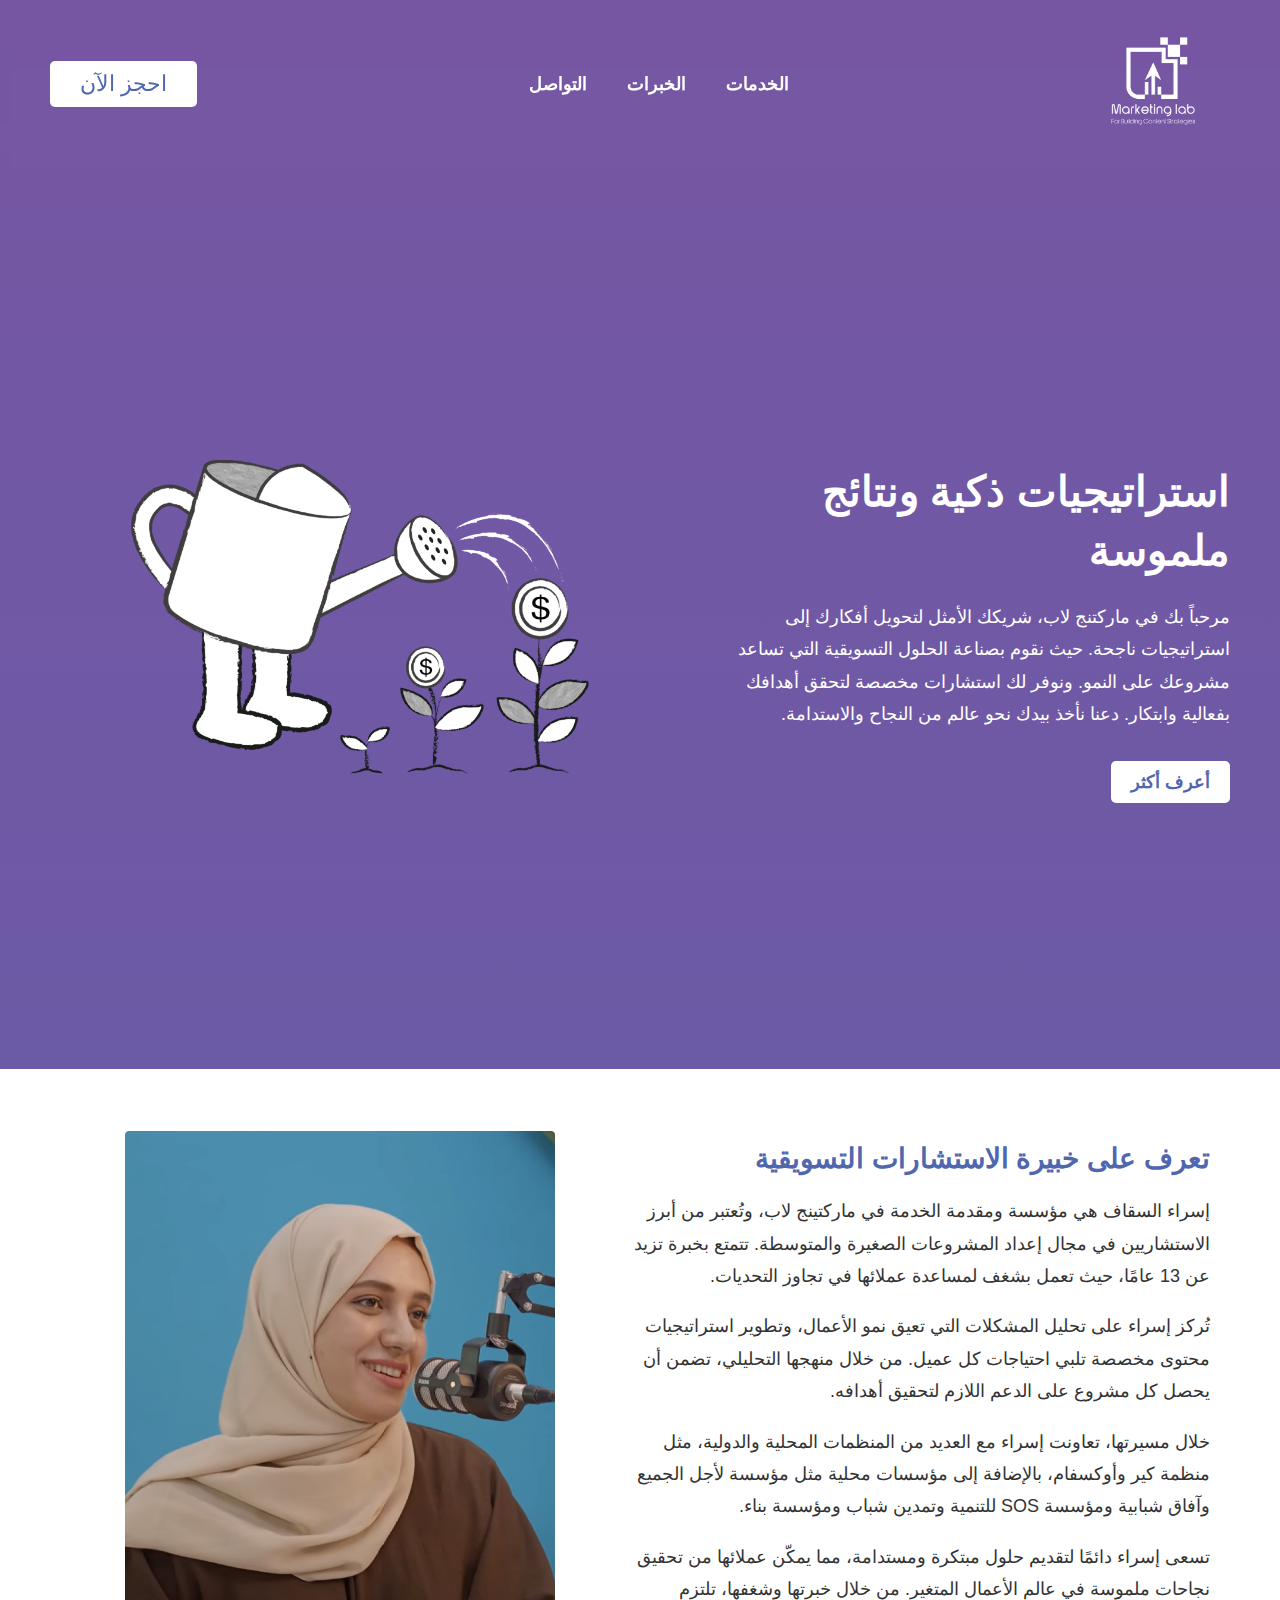
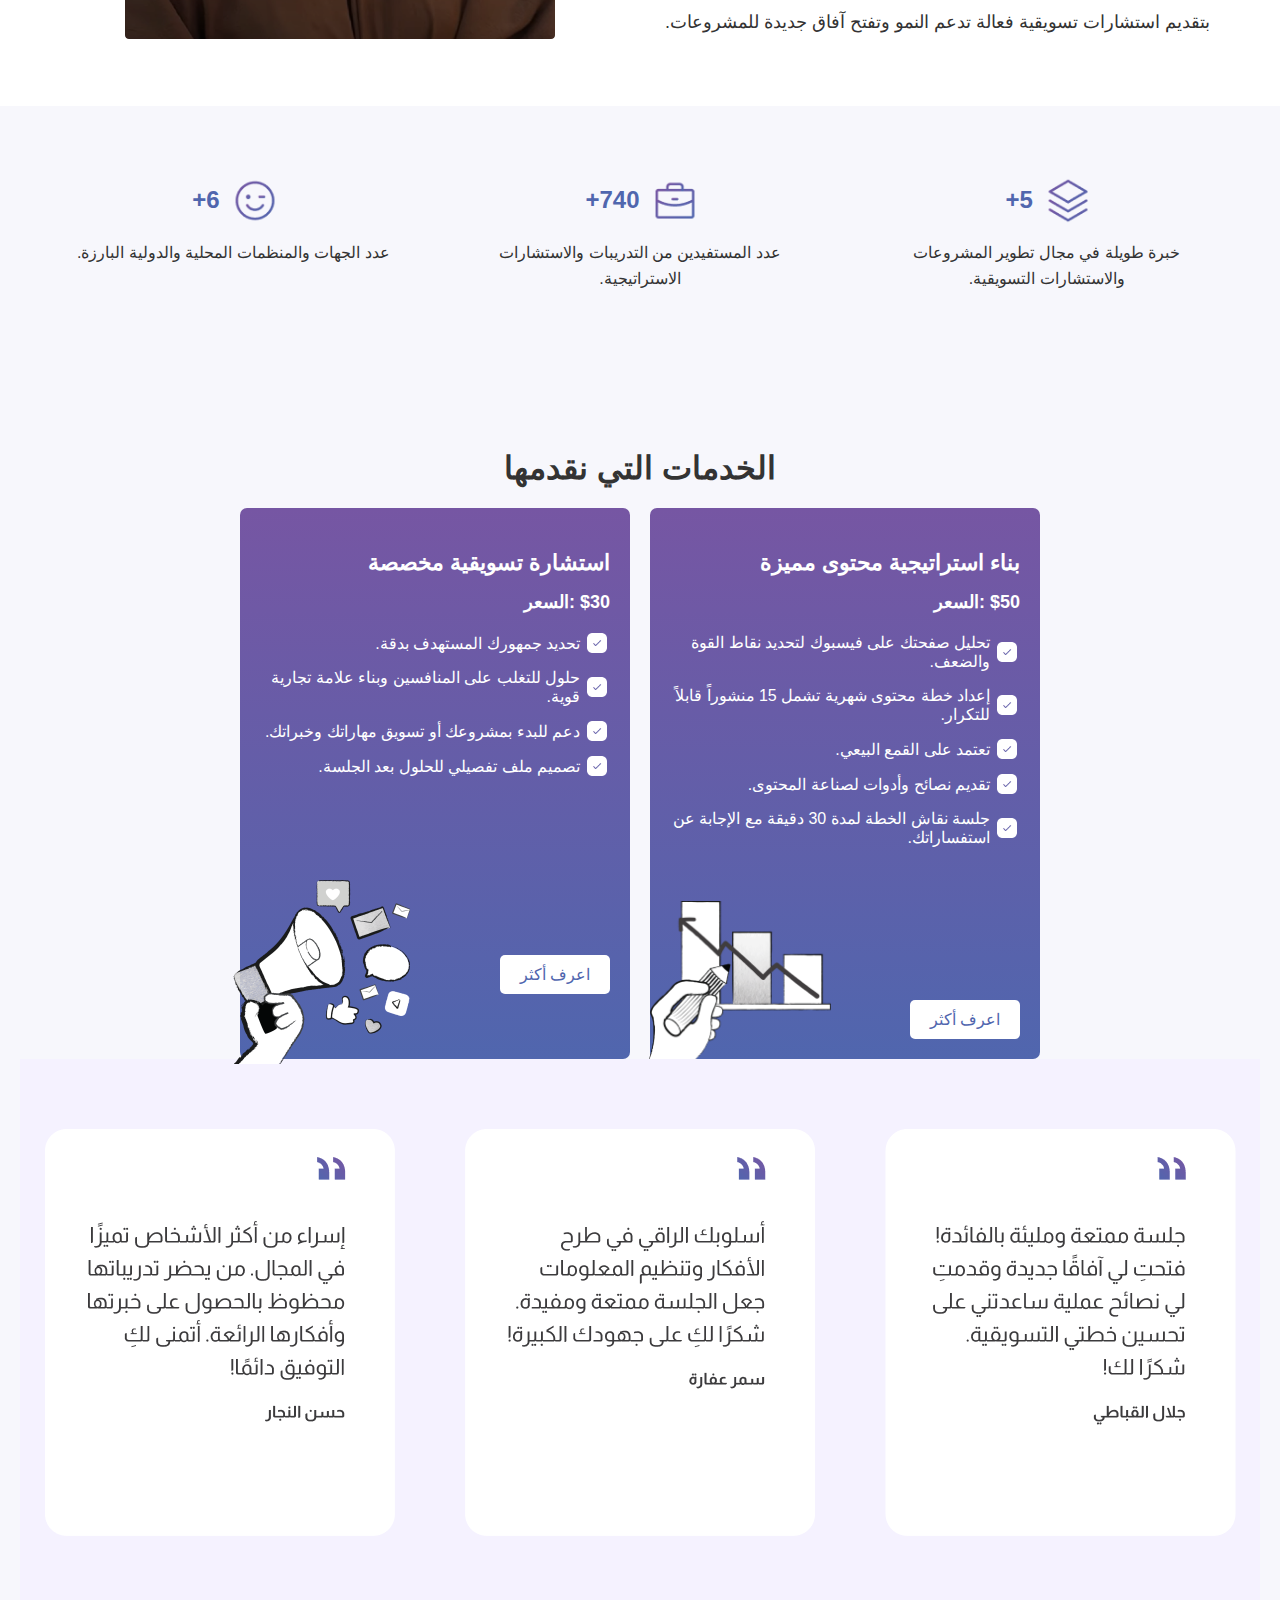
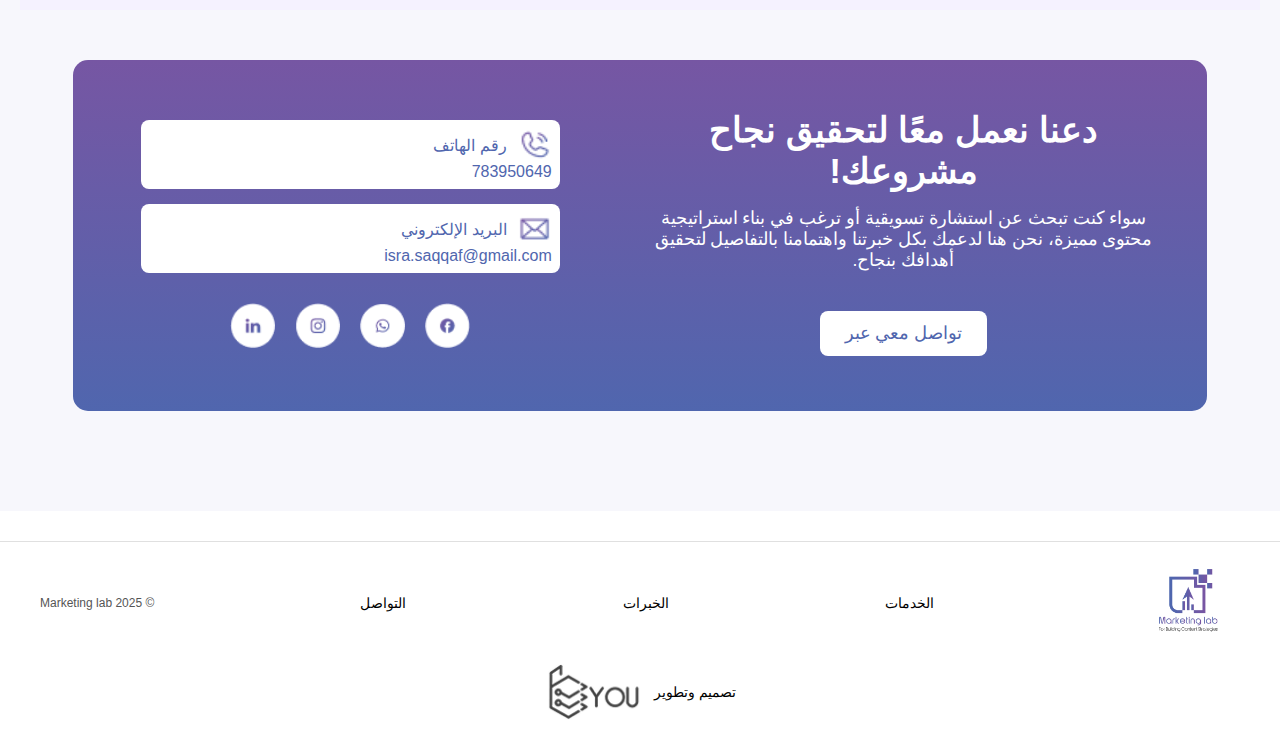
==== index.html @ 661229e5 "first commit" ====
<!DOCTYPE html>
<html lang="ar" dir="rtl">

<head>
    <meta charset="UTF-8">
    <meta name="viewport" content="width=device-width, initial-scale=1.0">
    <title>ماركتنج لاب</title>
    <link rel="stylesheet" href="https://unpkg.com/swiper/swiper-bundle.min.css" />
    <link rel="stylesheet" href="style/style.css">

    <link rel="stylesheet" href="https://unpkg.com/swiper/swiper-bundle.min.css" />
    
</head>

<body>
    <!-- رأس الصفحة -->
    <header id="mainHeader">
        <img src="image/Rectangle 17 (1).png" alt="شعار ماركتنج لاب">
        <nav>
            <a href="#services">الخدمات</a>
            <a href="#experience">الخبرات</a>
            <a href="#contact">التواصل</a>
        </nav>
        <a href="https://wa.me/783950649" class="booking-button">احجز الآن</a>
        <div class="menu-icon" onclick="toggleMenu()">☰</div>
    </header>

    <!-- القائمة الجانبية -->
    <div class="side-menu" id="sideMenu">
        <div class="close-btn" onclick="toggleMenu()">×</div>
        <img src="image/Rectangle 30.png" class="menimg" alt="شعار ماركتنج لاب">
        <a href="#services">الخدمات</a>
        <a href="#experience">الخبرات</a>
        
        <a href="#contact">التواصل</a>
    </div>

    <!-- قسم الصفحة الرئيسي -->
    <section class="home">
        <div class="content">
            <h1>استراتيجيات ذكية ونتائج ملموسة</h1>
            <p>
                مرحباً بك في ماركتنج لاب، شريكك الأمثل لتحويل أفكارك إلى استراتيجيات ناجحة.
                حيث نقوم بصناعة الحلول التسويقية التي تساعد مشروعك على النمو.
                ونوفر لك استشارات مخصصة لتحقق أهدافك بفعالية وابتكار.
                دعنا نأخذ بيدك نحو عالم من النجاح والاستدامة.
            </p>
            <div class="buttons">
                <a href="#marketingSection">أعرف أكثر</a>
                <a href="https://wa.me/783950649" style="visibility: hidden;" id="vis">احجز استشارة</a>
                
            </div>
        </div>
        <div class="illustration">
            <img src="image/Rectangle 19 (1).png" alt="رسم توضيحي للسقاية">
        </div>
    </section>

    <!-- قسم جديد من Frame 68 -->
  
    
    
      
</head>

<body>
    <!-- قسم التسويق -->
    <section id="experience" class="marketing" id="marketingSection">
        <div class="content">
            <h2>تعرف على خبيرة الاستشارات التسويقية</h2>
            <p>
                إسراء السقاف هي مؤسسة ومقدمة الخدمة في ماركتينج لاب، وتُعتبر من أبرز الاستشاريين في مجال إعداد المشروعات الصغيرة والمتوسطة. تتمتع بخبرة تزيد عن 13 عامًا، حيث تعمل بشغف لمساعدة عملائها في تجاوز التحديات.
            </p>

            <p>
                تُركز إسراء على تحليل المشكلات التي تعيق نمو الأعمال، وتطوير استراتيجيات محتوى مخصصة تلبي احتياجات كل عميل. من خلال منهجها التحليلي، تضمن أن يحصل كل مشروع على الدعم اللازم لتحقيق أهدافه.
            </p>
            
            <p>خلال مسيرتها، تعاونت إسراء مع العديد من المنظمات المحلية والدولية، مثل منظمة كير وأوكسفام، بالإضافة إلى مؤسسات محلية مثل مؤسسة لأجل الجميع وآفاق شبابية ومؤسسة SOS للتنمية وتمدين شباب ومؤسسة بناء.</p>
 

            <p>تسعى إسراء دائمًا لتقديم حلول مبتكرة ومستدامة، مما يمكّن عملائها من تحقيق نجاحات ملموسة في عالم الأعمال المتغير. من خلال خبرتها وشغفها، تلتزم بتقديم استشارات تسويقية فعالة تدعم النمو وتفتح آفاق جديدة للمشروعات.</p>
        </div>
        <div class="illustration">
            <img src="image/Rectangle 27.png" alt="رسم توضيحي للتسويق">
        </div>
    </section>
    <section class="expertise" id="expertiseSection">
        
      
        <div class="container">
          <!-- العنصر الأول -->
          <div class="item">
            <div class="image-number">
              <img src="image/Stack.png" alt="خبرة طويلة">
              <h3 data-target="13"><span class="plus">+</span></h3>
            </div>
            <p>خبرة طويلة في مجال تطوير المشروعات والاستشارات التسويقية.</p>
          </div>
      
          <!-- العنصر الثاني -->
          <div class="item">
            <div class="image-number">
              <img src="image/Briefcase.png" alt="عدد المستفيدين">
              <h3 data-target="2000"><span class="plus">+</span></h3>
            </div>
            <p>عدد المستفيدين من التدريبات والاستشارات الاستراتيجية.</p>
          </div>
      
          <!-- العنصر الثالث -->
          <div class="item">
            <div class="image-number">
              <img src="image/SmileyWink.png" alt="عدد الجهات">
              <h3 data-target="15"><span class="plus">+</span></h3>
            </div>
            <p>عدد الجهات والمنظمات المحلية والدولية البارزة.</p>
          </div>
        </div>
      </section>
      <!-- زر العودة إلى الأعلى -->

      

    <section id="services" class="articles-section" id="articlesSection">
        
      
      <h1 style="color: #333;" >الخدمات التي نقدمها</h1>
        <div class="articles-container">
      
          <!-- المقالة الأولى -->
          <div class="article-card">
            <h3>بناء استراتيجية محتوى مميزة</h3>
            <div class="price">$50 :السعر</div>
            <ul>
              <li><img src="image/Group 2.png" alt="">تحليل صفحتك على فيسبوك لتحديد نقاط القوة والضعف.
              </li>
              <li><img src="image/Group 2.png" alt=""> إعداد خطة محتوى شهرية تشمل 15 منشوراً قابلاً للتكرار.</li>
              <li><img src="image/Group 2.png" alt=""> تعتمد على القمع البيعي.</li>
              <li><img src="image/Group 2.png" alt=""> تقديم نصائح وأدوات لصناعة المحتوى.</li>
              <li><img src="image/Group 2.png" alt=""> جلسة نقاش الخطة لمدة 30 دقيقة مع الإجابة عن استفساراتك.</li>
            </ul>
            <button onclick="showPopup('contentStrategy')">اعرف أكثر</button>
            <img src="image/Rectangle 26 (1).png" style="transform: translate(-74px, 34px)" alt="رسم توضيحي" class="illustration">
          </div>
      
          <!-- المقالة الثانية -->
          <div class="article-card">
            <h3>استشارة تسويقية مخصصة</h3>
            <div class="price">$30 :السعر</div>
            <ul>
              <li><img src="image/Group 2.png" alt=""> تحديد جمهورك المستهدف بدقة.</li>
              <li><img src="image/Group 2.png" alt=""> حلول للتغلب على المنافسين وبناء علامة تجارية قوية.</li>
              <li><img src="image/Group 2.png" alt=""> دعم للبدء بمشروعك أو تسويق مهاراتك وخبراتك.</li>
              <li><img src="image/Group 2.png" alt=""> تصميم ملف تفصيلي للحلول بعد الجلسة.</li>
            </ul>
            
            <button onclick="showPopup('consultation')">اعرف أكثر</button>
            <img src="image/Rectangle 21.png" style="transform: translate(-85px, 84px)" alt="رسم توضيحي" class="illustration tezt">
          </div>
      
        </div>
      
       <!-- Popup Overlay -->
    <div class="popup-overlay" id="popupOverlay">
      <div class="popup-content">
          <button class="close-btn" onclick="closePopup()">×</button>
          <img id="popupImage" src="" alt="Popup Image">
      </div>
  </div>
 

<!-- قسم السلايدر -->
<section class="slider-section" style="background-color: #F5F2FF;">
    <div class="swiper-container">
        <div class="swiper-wrapper">
            <div class="swiper-slide"><img src="image/Block 2 (1).png" alt="صورة 1"></div>
            <div class="swiper-slide"><img src="image/Block 2.png" alt="صورة 2"></div>
            <div class="swiper-slide"><img src="image/Block 5.png" alt="صورة 3"></div>
            <div class="swiper-slide"><img src="image/Block 6.png" alt="صورة 4"></div>
        </div>
    </div>
</section>

<script src="https://unpkg.com/swiper/swiper-bundle.min.js"></script>




<!-- /////11 -->

<section id="contact" class="contact-section">
    <div class="contact-container">
        <div class="talk">
            <h1>دعنا نعمل معًا لتحقيق نجاح مشروعك!</h1>
            <p>سواء كنت تبحث عن استشارة تسويقية أو ترغب في بناء استراتيجية محتوى مميزة، نحن هنا لدعمك بكل خبرتنا واهتمامنا بالتفاصيل لتحقيق أهدافك بنجاح.</p>
            <a href="https://wa.me/783950649" class="button">تواصل معي عبر</a>
        </div>
        <div class="info">
            <div class="contact-item">
                <div class="contact-text">
                    <img src="media/PhoneCall (1).png" alt="Phone">
                    <p>رقم الهاتف</p>
                </div>
                <p>783950649</p>
            </div>
            <div class="contact-item">
                <div class="contact-text">
                    <img src="media/Envelope.png" alt="Email">
                    <p>البريد الإلكتروني</p>
                </div>
                <p>isra.saqqaf@gmail.com</p>
            </div>
            <div class="social-icons">
                <a href="https://www.facebook.com/israa.alsaqqaf?mibextid=ZbWKwL" target="_blank"><img src="media/Social Media (5).png" alt="Facebook"></a>
                <a href="https://wa.me/783950649" target="_blank"><img src="media/Social Media (4).png" alt="WhatsApp"></a>
                <a href="https://www.instagram.com/isra.saqqaf?igsh=MWpvNTlqZmZ5OXM0ag==" target="_blank"><img src="media/Social Media (2).png" alt="Instagram"></a>
                <a href="https://www.linkedin.com/in/isra-saqqaf-51492822a?utm_source=share&utm_campaign=share_via&utm_content=profile&utm_medium=android_app" target="_blank"><img src="media/Social Media (3).png" alt="LinkedIn"></a>
            </div>
        </div>
    </div>
</section>
</section>
<footer>
    <hr>
    <div class="links">
        <img src="media/Frame 120.png" alt="Logo">
        <a href="#services">الخدمات</a>
        <a href="#experience">الخبرات</a>
        <a href="#contact">التواصل</a>
        <span>© 2025 Marketing lab</span>
    </div>
    <div class="rigth">
        <p>تصميم وتطوير</p>
        <img src="media/Rectangle 29.png" alt="Company Logo">

    </div>
</footer>

<script src="script/script.js"></script>
</body>
</html>
---- style/style.css ----
/* إضافة الخطوط المخصصة */
@font-face {
    font-family: 'Hanimation Arabic';
    src: url('fonts/hanimation-arabic-63b2b157b6.woff2') format('woff2'),
         url('fonts/hanimation-arabic-63b2b157b6.woff') format('woff');
    font-weight: normal;
    font-style: normal;
}

@font-face {
    font-family: 'Almarai';
    src: url('fonts/Almarai-Regular.woff2') format('woff2'),
         url('fonts/Almarai-Regular.woff') format('woff');
    font-weight: normal;
    font-style: normal;
}
*{
    scroll-behavior: smooth;
}
/* إعدادات الخطوط والألوان */
body {
    scroll-behavior: smooth;
    margin: 0;
    font-family: 'Almarai', sans-serif;
    background: linear-gradient(to bottom, #7656A3, #5066AE);
    color: white;
    padding: 0;
    scroll-behavior: smooth; /* التمرير السلس */
}

h1, h2, h3, h4, h5, h6 {
    font-family: 'Hanimation Arabic', sans-serif;
}

/* رأس الصفحة */
header {
    display: flex;
    justify-content: space-between;
    align-items: center;
    padding: 20px 50px;
    box-sizing: border-box;
   
    top: 0;
    backdrop-filter: blur(5px);
    z-index: 10;
    transition: all 0.3s ease; /* تأثير تصغير الهيدر */
}

header.small-header {
    padding: 10px 50px; /* تصغير الهيدر */
}

header img {
    height: auto;
    width: 150px;
    transition: all 0.3s ease; /* تأثير تصغير الشعار */
}

header.small-header img {
    width: 120px; /* تصغير الشعار */
}

nav {
    display: flex;
    gap: 40px;
    margin-left: 40px;
}

nav a {
    text-decoration: none;
    color: white;
    font-size: 18px;
    font-weight: bold;
    transition: color 0.3s ease;
}

nav a:hover {
    opacity: 0.6;
}

.booking-button {
    text-decoration: none;
    background-color: white;
    color: #5066AE;
    padding: 10px 30px;
    font-size: 22px;
    border-radius: 5px;
    transition: background-color 0.3s ease, transform 0.3s ease;
}

.booking-button:hover {
    opacity: 0.8;
    transform: translateY(-2px);
}

.menu-icon {
    display: none;
    font-size: 24px;
    cursor: pointer;
    color: white;
}

/* القائمة الجانبية */
.side-menu {
    position: fixed;
    top: 0;
    right: -100%;
    width: 250px;
    height: 100vh;
    background-color: white;
    color: #333;
    box-shadow: -2px 0 5px rgba(0, 0, 0, 0.2);
    padding: 20px;
    display: flex;
    flex-direction: column;
    gap: 20px;
    transition: right 0.3s ease;
    z-index: 20;
}

.side-menu.open {
    right: 0;
}

.side-menu a {
    text-decoration: none;
    color: #333;
    font-size: 18px;
    font-weight: bold;
    transition: color 0.3s ease;
}

.side-menu a:hover {
    color: #7656A3;
}

.close-btn {
    align-self: flex-end;
    font-size: 24px;
    cursor: pointer;
    color: #7656A3;
}

/* قسم الصفحة الرئيسية */
section.home {
    gap: 110px;
    display: flex;
    flex-direction: row;
    align-items: center;
    justify-content: space-between;
    height: 100vh;
    padding: 50px;
    box-sizing: border-box;
}

.home .content {
    max-width: 45%;
}

.home h1 {
    font-size: 42px;
    margin-bottom: 20px;
    line-height: 1.4;
}

.home p {
    font-size: 18px;
    line-height: 1.8;
    margin-bottom: 30px;
}

.home .buttons {
    display: flex;
    gap: 15px;
}

.home .buttons a {
    text-decoration: none;
    padding: 10px 20px;
    background: white;
    color: #5066AE;
    font-size: 18px;
    font-weight: bold;
    border-radius: 5px;
    transition: background 0.3s ease, transform 0.3s ease;
}

.home .buttons a:hover {
    background: #f0f0f0;
    transform: translateY(26px);
}

.home .illustration img {
    max-width: 85%;
    height: auto;
}





/* تحسينات على الشاشات المتوسطة (أجهزة لوحية) */
@media (min-width: 769px) and (max-width: 1024px) {
    .home h1 {
        font-size: 36px;
    }

    .home p {
        font-size: 16px;
    }

    .home .buttons a {
        font-size: 16px;
        padding: 8px 16px;
    }

    .home .illustration img {
        max-width: 70%;
    }

    .marketing h2 {
        font-size: 28px;
    }

    .marketing p {
        font-size: 16px;
    }
}

/* تحسينات على الشاشات بين المتوسط والصغير (أجهزة لوحية صغيرة) */
@media (min-width: 481px) and (max-width: 768px) {
    .home h1 {
        font-size: 32px;
    }

    .home p {
        font-size: 15px;
    }

    .home .buttons a {
        font-size: 15px;
        padding: 8px 16px;
    }

    .home .illustration img {
        max-width: 60%;
    }

    .marketing h2 {
        font-size: 24px;
    }

    .marketing p {
        font-size: 14px;
    }
}

/* تحسينات على الشاشات الصغيرة (جوال) */
@media (max-width: 480px) {
    header img {
        width: 100px;
    }

    .home .buttons {
        display: flex;
        transform: translate(0px, 19rem);
        flex-direction: column;
        align-content: center;
        justify-content: center;
        align-items: center;
    }

    .menimg {
        height: auto;
        width: 100px;
        transform: translateX(30px);
    }

    .home .buttons a {
        text-decoration: none;
        padding: 10px 20px;
        background: transparent;
        color: white;
        font-size: 18px;
        font-weight: bold;
        border: 2px solid white;
        width: 80%;
        transition: background 0.3s ease, transform 0.3s ease;
        transform: translateY(31px);
    }

    .home .buttons a:hover {
        background-color: white;
        color: #5066AE;
    }

    #vis {
        visibility: visible !important;
    }

    nav {
        display: none;
    }

    .booking-button {
        display: none;
    }

    .menu-icon {
        display: block;
    }

    section.home {
        flex-direction: column;
        text-align: center;
        height: auto;
        padding: 20px;
    }

    .home .content {
        max-width: 100%;
    }

    .home h1 {
        font-size: 36px;
    }

    .home p {
        font-size: 16px;
    }

    .home .illustration img {
        max-width: 80%;
        transform: translateY(-126px);
    }

   
}

/*11*/
  /* إعدادات عامة */
   
        /* قسم التسويق */
        section.marketing {
            display: flex;
            align-items: center;
            justify-content: space-between;
            background-color: white;
            width: 100%;
            min-height: 400px; /* لجعل القسم يأخذ مساحة كاملة */
            padding: 50px;
            box-sizing: border-box;
        }

        section.marketing .content {
            height: 90%;
            flex: 1;
            padding-right: 20px;
            color: #333; /* لون النص */
        }

        section.marketing .illustration {
            flex: 1;
            text-align: center;
        }

        section.marketing .illustration img {
            height: auto;
    border-radius: 4px;
    width: 430px;
        }

        section.marketing h2 {
            font-size: 28px;
            margin-bottom: 20px;
            color: #5066AE; /* لون العنوان */
        }

        section.marketing p {
            font-size: 18px;
            line-height: 1.8;
            color: #333; /* لون النص */
        }

        /* تحسينات على الشاشات المتوسطة (أجهزة لوحية) */
        @media (min-width: 769px) and (max-width: 1024px) {
            section.marketing {
                flex-direction: column;
                text-align: center;
            }

            section.marketing .content {
                padding-right: 0;
                margin-bottom: 20px;
            }

            section.marketing .illustration {
                text-align: center;
            }
        }

        /* تحسينات على الشاشات الصغيرة (جوال) */
        @media (max-width: 768px) {
            section.marketing {
                flex-direction: column;
                text-align: center;
               
            }

            section.marketing .content {
                padding-right: 0;
                
            }

            section.marketing .illustration img {
               
                max-width: 100%;
            }

            section.marketing h2 {
                font-size: 28px;
            }

            section.marketing p {
                font-size: 16px;
            }
        }
  /*22*/

  /* تصميم قسم الخبرات */
  section.expertise {
    background-color: #f7f7fc;
    text-align: center;
    padding: 50px 20px;
    color: #333;
  }

  .expertise .container {
    display: flex;
    justify-content: space-between;
    align-items: flex-start; /* المحاذاة من الأعلى */
    gap: 20px;
    max-width: 1200px;
    margin: 0 auto;
    flex-wrap: wrap;
  }

  .expertise .item {
    flex: 1;
    min-width: 200px;
    padding: 20px;
    text-align: center; /* توسيط المحتوى */
  }

  .expertise .item .image-number {
    display: flex;
    align-items: center; /* توسيط الصورة والرقم عموديًا */
    justify-content: center; /* توسيط الصورة والرقم أفقيًا */
    gap: 10px; /* المسافة بين الصورة والرقم */
    margin-bottom: 15px; /* مسافة بين الصورة/الرقم والنص */
  }

  .expertise .item img {
    max-width: 50px; /* تصغير حجم الصورة */
    height: auto; /* الحفاظ على نسبة العرض إلى الارتفاع */
  }

  .expertise .item h3 {
    font-size: 36px;
    color: #5066AE;
    margin: 0; /* إزالة الهوامش السفلية */
    display: flex; /* لجعل الرقم وعلامة + في نفس السطر */
    align-items: center; /* توسيط الرقم وعلامة + عموديًا */
  }

  .expertise .item h3 .plus {
    font-size: 24px; /* حجم علامة + */
    margin-left: 5px; /* مسافة بين الرقم وعلامة + */
  }

  .expertise .item p {
    font-size: 16px;
    color: #333;
    line-height: 1.6;
    margin-top: 10px; /* مسافة بين الرقم والنص */
  }

  /* تحسينات للشاشات الصغيرة */
  @media (max-width: 768px) {
    .expertise .container {
      flex-direction: column;
      align-items: center;
    }

    .expertise .item {
      margin-bottom: 30px;
    }
  }
  /*33*/
    /* تصميم قسم المقالات */
          /*ffffffffffff*/
          .articles-section {
            background-color: #f7f7fc;
            padding: 50px 20px;
            color: white;
            text-align: center;
          }
      
          .articles-section h2 {
            font-size: 32px;
            margin-bottom: 40px;
            font-family: 'Hanimation Arabic', sans-serif;
          }
      
          .articles-container {
            display: flex;
            flex-wrap: wrap;
            justify-content: center;
            gap: 20px;
            max-width: 1200px;
            margin: 0 auto;
          }
      
          .article-card {
            background: linear-gradient(to bottom, #7656A3, #5066AE);
            color: white;
            border-radius: 7px;
           /* box-shadow: 0 4px 10px rgba(0, 0, 0, 0.1);*/
            max-width: 350px;
            min-width: 300px;
            padding: 20px;
            text-align: right;
            transition: transform 0.3s ease, box-shadow 0.3s ease;
            position: relative;
          }
      
          .article-card:hover {
            transform: translateY(-5px);
            box-shadow: 0 6px 15px rgba(0, 0, 0, 0.2);
          }
      
          .article-card h3 {
            font-size: 22px;
            color: white;
            margin-bottom: 15px;
          }
      
          .article-card p {
            font-size: 16px;
            line-height: 1.6;
            margin-bottom: 20px;
          }
      
          .article-card .price {
            font-size: 18px;
            font-weight: bold;
            margin-bottom: 20px;
          }
      
          .article-card ul {
            list-style: none;
            padding: 0;
            margin: 0 0 20px 0;
          }
      
          .article-card ul li {
            display: flex;
            align-items: center;
            margin-bottom: 15px;
          }
      
          .article-card ul li img {
            width: 20px;
            height: 20px;
            margin-right: 10px;
            transform: translate(7px);
          }
      
          .article-card img.illustration {
            
            right: 20px;
            width: 184px;
            height: auto;
          }
      
          .article-card button {
            background: white;
            color: #5066AE;
            border: none;
            padding: 10px 20px;
            border-radius: 5px;
            font-size: 16px;
            cursor: pointer;
            transition: background 0.3s ease;
          }
      
          .article-card button:hover {
            background: #f0f0f0;
          }
      
          /* تحسينات للشاشات الصغيرة */
          @media (max-width: 768px) {
            .articles-container {
              flex-direction: column;
              align-items: center;
            }
      
            .article-card img.illustration {
              width: 184px;
        transform: translate(-20px, 34px) !important;
              bottom: 10px;
              right: 10px;
            }
            .article-card img.illustration.tezt {
            transform: translate(-25px, 34px) !important;
          }
          }
           /* تصميم الـ Popup */
        .popup-overlay {
            display: none;
            position: fixed;
            top: 0;
            left: 0;
            width: 100%;
            height: 100%;
            background-color: rgba(0, 0, 0, 0.7);
            justify-content: center;
            align-items: center;
            z-index: 1000;
        }

        .popup-content {
            background-color: white;
            padding: 20px;
            border-radius: 10px;
            text-align: center;
            position: relative;
            width: 45%;
    height: auto;
        }

        
        .close-btn {
            position: absolute;
            top: 10px;
            right: 10px;
            background-color: #5066AE;
            color: white;
            border: none;
            padding: 5px 10px;
            border-radius: 50%;
            cursor: pointer;
            font-size: 16px;
        }
        .popup-content img {
            
            width: 100%;
            height: auto;
            border-radius: 5px;
        }
        .close-btn:hover {
            background-color: #7656A3;
        }
         

        /*44*/

        /* التنسيقات العامة */
    .slider-section {

        padding: 70px 0;
        background-color: #F5F2FF;
        overflow: hidden; /* لمنع خروج المحتوى من القسم */
       
       
    }

    .swiper-container {
        width: 100%;
        
        height: auto;
        margin: 0 auto;
        overflow: hidden; /* لمنع خروج الصور من الحاوية */
    }

    .swiper-slide {
        display: flex;
        justify-content: center;
        align-items: center;
        width: 100%; /* تأكد من أن العرض يتناسب مع الحاوية */
        height: auto;
    }

    .swiper-slide img {
        max-width: 100%; /* الصور لن تتجاوز عرض الحاوية */
        height: auto; /* الحفاظ على نسبة الطول إلى العرض */
        border-radius: 10px;
    }

    .swiper-slide:hover {
        cursor: pointer;
    }
    /*55*/
    
    .contact-section {
        width: 100%;
        padding: 50px 0;
        display: flex;
        justify-content: center;
        align-items: center;
    }

    .contact-container {
        width: 85%;
        max-width: 1300px;
        background: linear-gradient(to bottom, #7656A3, #5066AE);
        padding: 40px;
        border-radius: 15px;
        display: flex;
        justify-content: space-between;
        align-items: center;
        color: white;
    }

    .talk {
        width: 50%;
        transform: translateY(-15px);
    }

    .talk h1 {
        font-size: 2.2rem;
        margin-bottom: 10px;
    }

    .talk p {
        font-size: 1.1rem;
        margin-bottom: 20px;
    }

    .info {
        width: 45%;
        display: flex;
        flex-direction: column;
        align-items: center;
    }

    .contact-item {
        display: flex
;
    align-items: flex-start;
    background: white;
    color: #5066AE;
    padding: 8px;
    border-radius: 8px;
    width: 85%;
    margin-bottom: 15px;
    justify-content: space-between;
    flex-direction: column;

    }

    .contact-item img {
        width: 35px;
        height: 35px;
    }

    .contact-text {
        display: flex;
        align-items: center;
        gap: 10px;
    }

    .contact-item p {
        margin: 0;
    }

    .social-icons {
        display: flex;
        justify-content: center;
        gap: 20px;
        margin-top: 15px;
    }

    .social-icons a {
        display: inline-block;
    }

    .social-icons a img {
        width: 45px;
        height: 45px;
        transition: transform 0.3s ease;
    }

    .social-icons a img:hover {
        transform: scale(1.2);
    }

    .button {
        display: inline-block;
        background: white;
        color: #5066AE;
        padding: 12px 25px;
        border-radius: 8px;
        font-size: 1.1rem;
        text-decoration: none;
        margin-top: 20px;
    }

    .button:hover {
        background: #e0e0f0;
    }

    @media (max-width: 768px) {
        .contact-container {
            flex-direction: column;
            text-align: center;
            padding: 25px;
        }

        .talk, .info {
            width: 100%;
            text-align: center;
        }

        .contact-item {
            width: 90%;
            flex-direction: row;
            align-items: center;
            text-align: center;
        }
    }

    /*66*/

    footer {
        background-color: white;
        width: 100%;
        padding: 20px 0;
        text-align: center;
    }

    hr {
        border: none;
        height: 1px;
        background-color: #ccc;
        margin: 10px 0;
        opacity: 0.6; /* لتخفيف اللون */
    }

    .links {
        display: flex;
        justify-content: space-between;
        align-items: center;
        max-width: 1200px;
        margin: auto;
        padding: 10px 20px;
        flex-wrap: wrap; /* لتسهيل التكيف مع الشاشات الصغيرة */
        gap: 10px; /* إضافة مسافة بين العناصر عند الالتفاف */
    }

    .links img, .rigth img {
        width: 100px; /* تصغير حجم الصور */
        height: auto;
    }

    .links a {
        margin: 0 10px;
        text-decoration: none;
        color: black;
        font-size: 14px; /* تصغير حجم النص */
    }

    .links span {
        font-size: 12px;
        color: #555;
    }

    .rigth {
        display: flex;
        justify-content: center;
        align-items: center;
        margin-top: 10px;
        flex-wrap: wrap;
    }

    .rigth p {
        margin-left: 10px;
        color: black;
        font-size: 14px; /* تصغير حجم النص */
    }

    /* تصميم للشاشات الصغيرة */
    @media (max-width: 768px) {
        .links {
            flex-direction: column;
            align-items: center;
        }

        .rigth {
            flex-direction: column;
        }

        .rigth p {
            margin-left: 0;
            margin-bottom: 5px;
        }
    }

    /* تصميم للشاشات الكبيرة */
    @media (min-width: 769px) {
        .links {
            flex-direction: row;
        }

        .rigth {
            flex-direction: row;
        }
    }
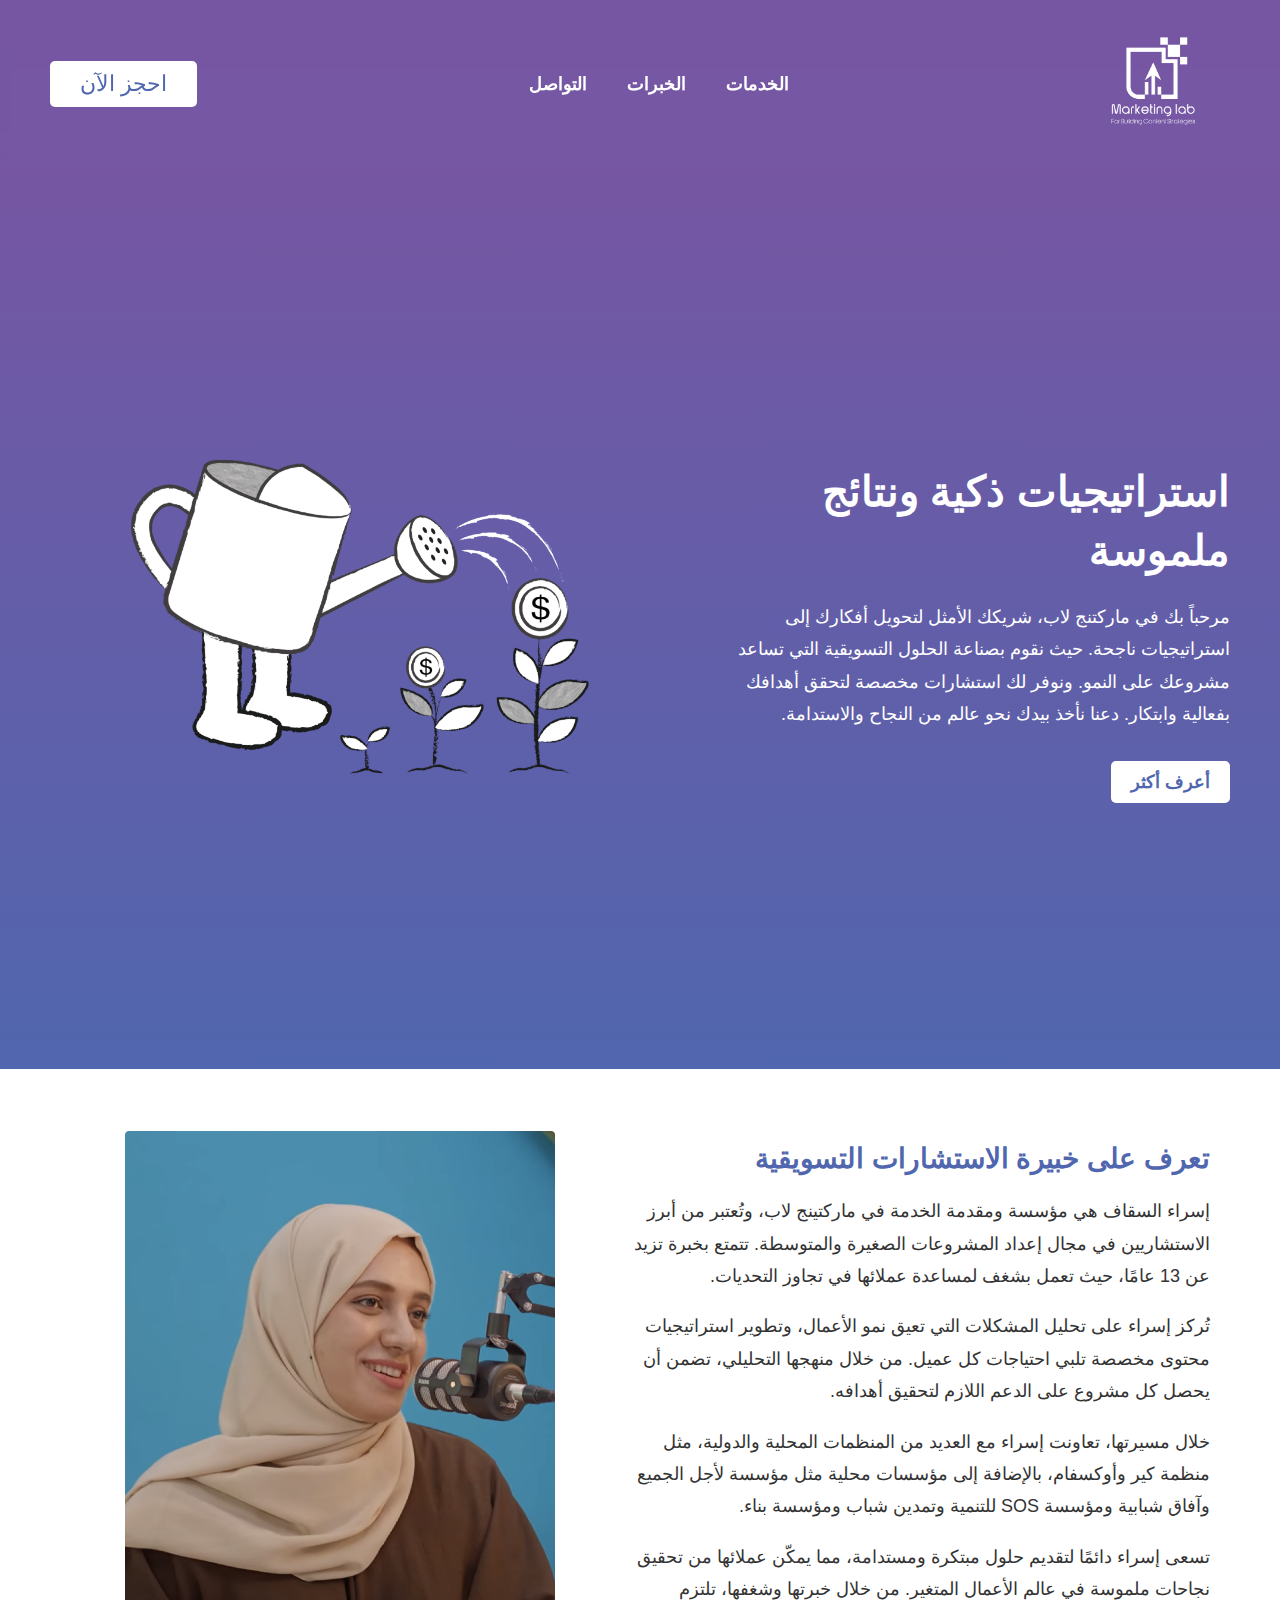
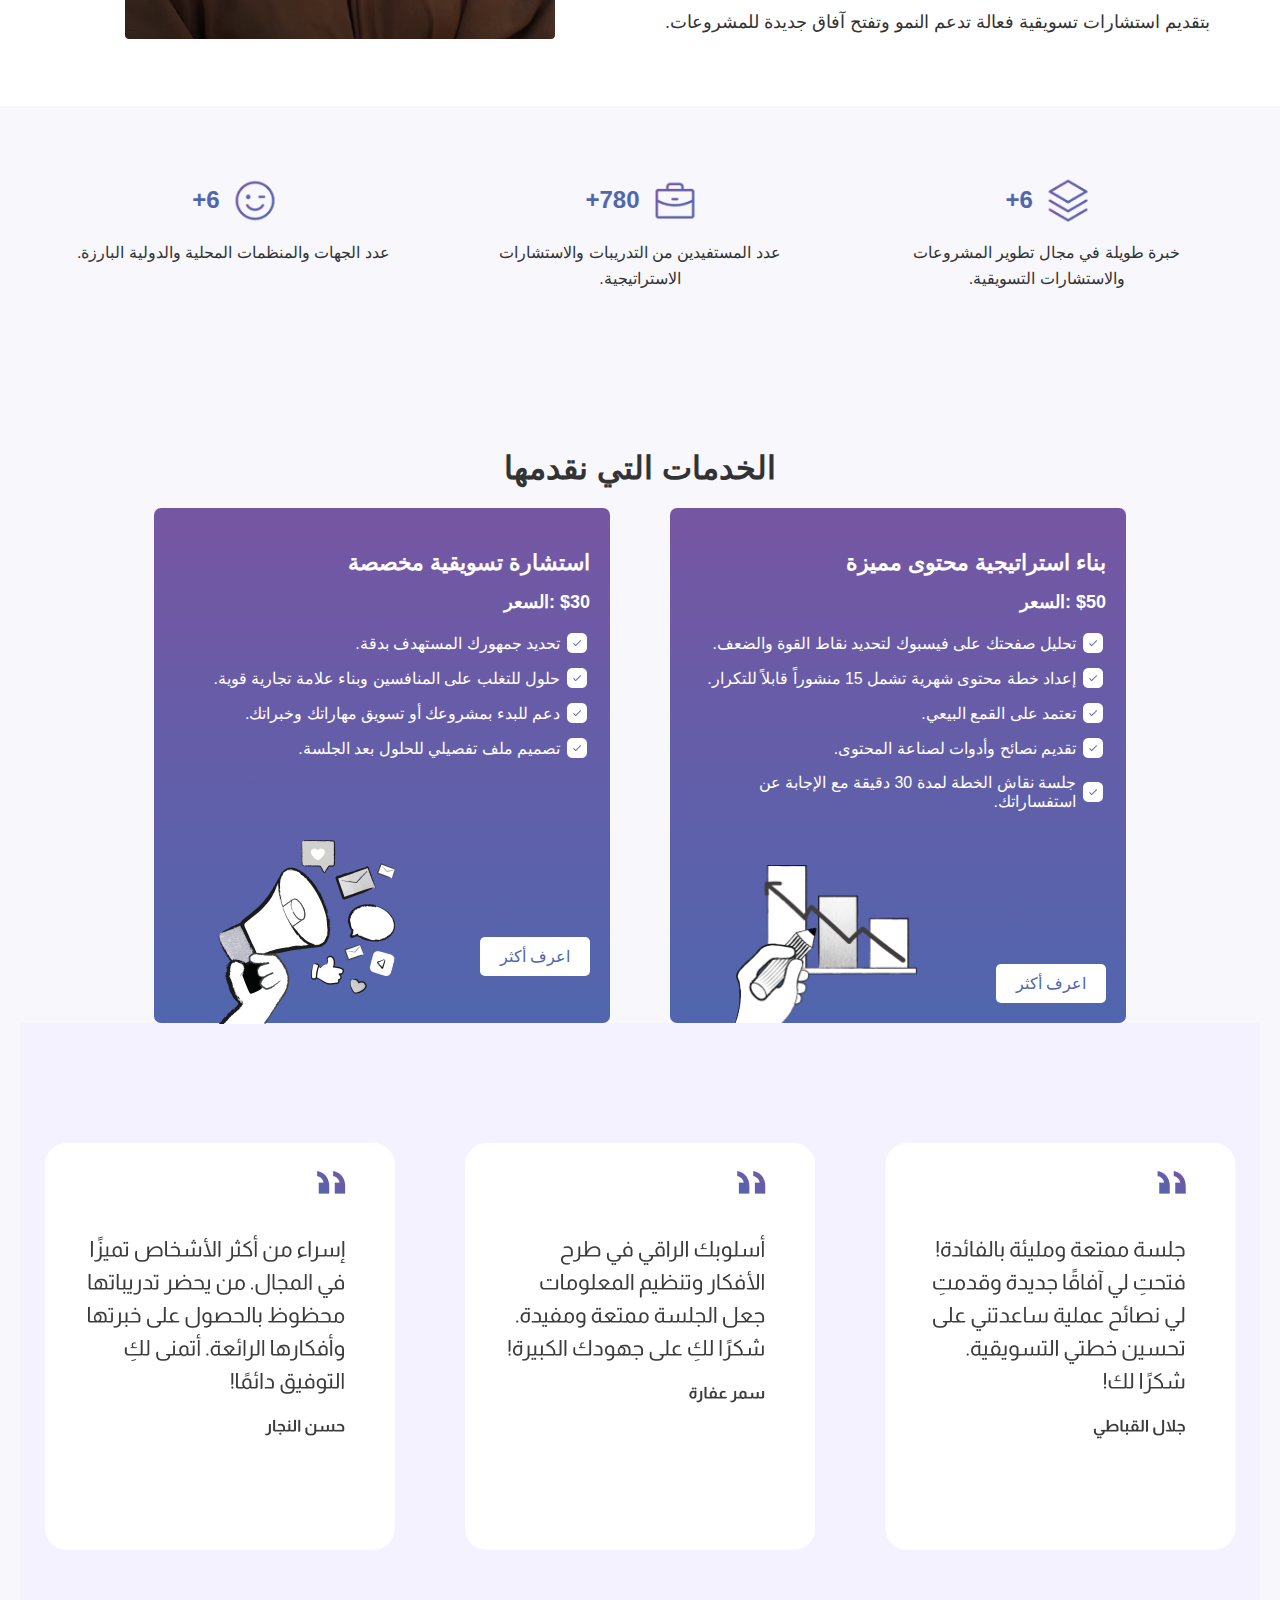
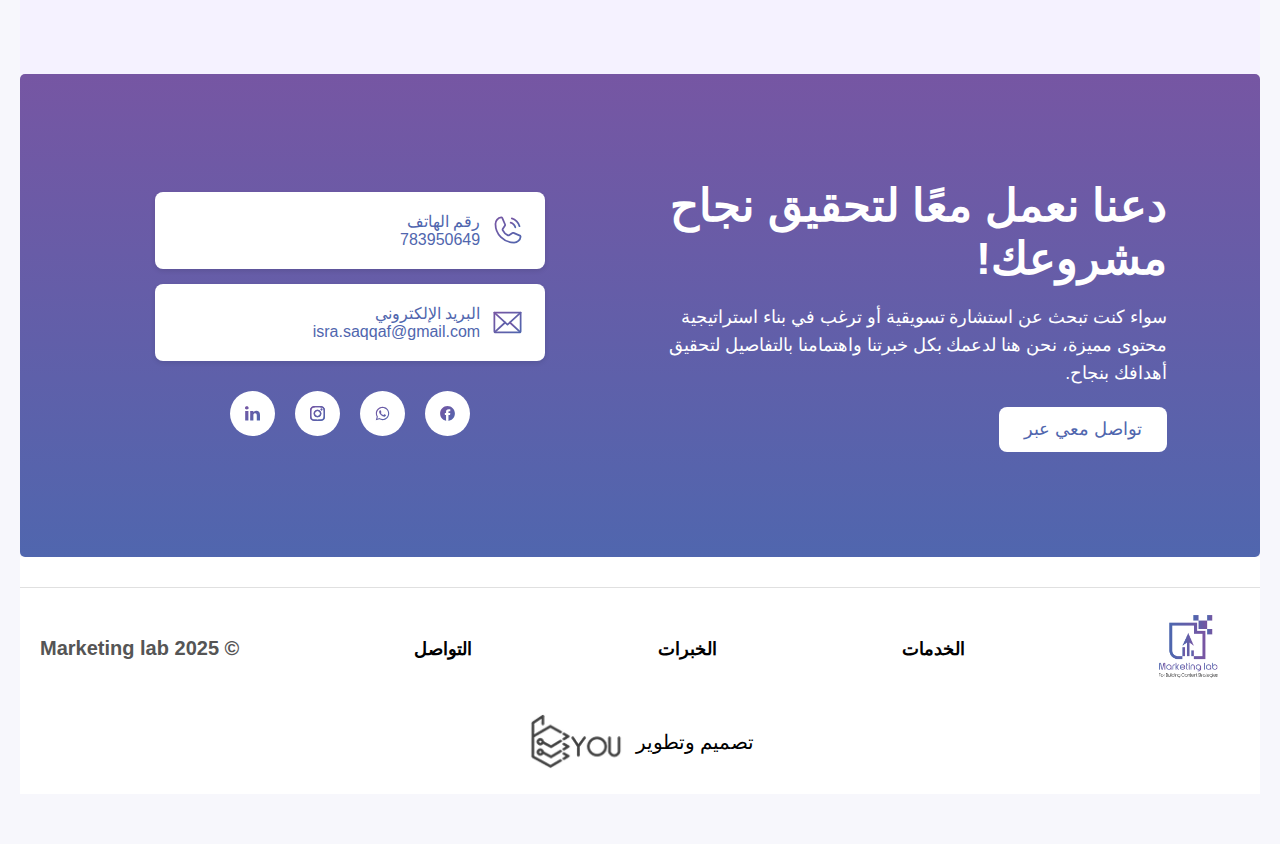
==== commit f111a8a2: "edit" ====
--- a/index.html
+++ b/index.html
@@ -22,12 +22,95 @@
             <a href="#contact">التواصل</a>
         </nav>
         <a href="https://wa.me/783950649" class="booking-button">احجز الآن</a>
-        <div class="menu-icon" onclick="toggleMenu()">☰</div>
+        <div class="menu-icon" id="menuIcon" onclick="toggleMenu()">
+            <span></span>
+            <span></span>
+            <span></span>
+        </div>
     </header>
+    <style>       
+         
+  /* تنسيقات عامة */
+
+
+
+.menu-icon {
+    display: none;
+    flex-direction: column;
+    justify-content: space-between;
+    width: 30px;
+    height: 24px;
+    cursor: pointer;
+}
+
+.menu-icon span {
+    display: block;
+    width: 100%;
+    height: 4px;
+    background: #333;
+    border-radius: 2px;
+    transition: transform 0.4s ease, opacity 0.4s ease;
+}
+
+.menu-icon.open span:nth-child(1) {
+    transform: rotate(45deg) translate(5px, 5px);
+}
+
+.menu-icon.open span:nth-child(2) {
+    opacity: 0;
+}
+
+.menu-icon.open span:nth-child(3) {
+    transform: rotate(-45deg) translate(5px, -5px);
+}
+
+.side-menu {
+    position: fixed;
+    top: 0;
+    right: -500px;
+    width: 300px;
+    height: 100%;
+    background: white;
+    color: #5066AE;
+    transition: right 0.3s ease;
+    display: flex;
+    flex-direction: column;
+    padding: 20px;
+    z-index: 999;
+    box-shadow: -2px 0 4px rgba(0, 0, 0, 0.1);
+}
+
+.side-menu.open {
+    right: 0;
+}
+
+.side-menu a {
+    margin: 10px 0;
+    text-decoration: none;
+    color: #5066AE;
+    font-size: 18px;
+}
+
+.side-menu img {
+    width: 140px;
+    height: auto;
+    
+}
+
+@media (max-width: 768px) {
+    #mainHeader nav {
+        display: none;
+    }
+
+    .menu-icon {
+        display: flex;
+    }
+}
+        </style>
 
     <!-- القائمة الجانبية -->
     <div class="side-menu" id="sideMenu">
-        <div class="close-btn" onclick="toggleMenu()">×</div>
+        
         <img src="image/Rectangle 30.png" class="menimg" alt="شعار ماركتنج لاب">
         <a href="#services">الخدمات</a>
         <a href="#experience">الخبرات</a>
@@ -47,7 +130,8 @@
             </p>
             <div class="buttons">
                 <a href="#marketingSection">أعرف أكثر</a>
-                <a href="https://wa.me/783950649" style="visibility: hidden;" id="vis">احجز استشارة</a>
+                <a href="https://wa.me/783950649" style="visibility: hidden; background-color: white;
+        color: #5066AE;" id="vis">احجز استشارة</a>
                 
             </div>
         </div>
@@ -155,7 +239,7 @@
             </ul>
             
             <button onclick="showPopup('consultation')">اعرف أكثر</button>
-            <img src="image/Rectangle 21.png" style="transform: translate(-85px, 84px)" alt="رسم توضيحي" class="illustration tezt">
+            <img src="image/Rectangle 21.png" style="transform: translate(-80px, 62px)" alt="رسم توضيحي" class="illustration tezt">
           </div>
       
         </div>
@@ -187,7 +271,6 @@
 
 
 <!-- /////11 -->
-
 <section id="contact" class="contact-section">
     <div class="contact-container">
         <div class="talk">
@@ -197,29 +280,29 @@
         </div>
         <div class="info">
             <div class="contact-item">
+                <img src="media/PhoneCall.svg" alt="Phone">
                 <div class="contact-text">
-                    <img src="media/PhoneCall (1).png" alt="Phone">
                     <p>رقم الهاتف</p>
+                    <p>783950649</p>
                 </div>
-                <p>783950649</p>
             </div>
             <div class="contact-item">
+                <img src="media/Envelope.svg" alt="Email">
                 <div class="contact-text">
-                    <img src="media/Envelope.png" alt="Email">
                     <p>البريد الإلكتروني</p>
+                    <p>isra.saqqaf@gmail.com</p>
                 </div>
-                <p>isra.saqqaf@gmail.com</p>
             </div>
             <div class="social-icons">
-                <a href="https://www.facebook.com/israa.alsaqqaf?mibextid=ZbWKwL" target="_blank"><img src="media/Social Media (5).png" alt="Facebook"></a>
-                <a href="https://wa.me/783950649" target="_blank"><img src="media/Social Media (4).png" alt="WhatsApp"></a>
-                <a href="https://www.instagram.com/isra.saqqaf?igsh=MWpvNTlqZmZ5OXM0ag==" target="_blank"><img src="media/Social Media (2).png" alt="Instagram"></a>
-                <a href="https://www.linkedin.com/in/isra-saqqaf-51492822a?utm_source=share&utm_campaign=share_via&utm_content=profile&utm_medium=android_app" target="_blank"><img src="media/Social Media (3).png" alt="LinkedIn"></a>
+                <a href="https://www.facebook.com/israa.alsaqqaf?mibextid=ZbWKwL" target="_blank"><img src="media/Social Media.svg" alt="Facebook"></a>
+                <a href="https://wa.me/783950649" target="_blank"><img src="media/Social Media (1).svg" alt="WhatsApp"></a>
+                <a href="https://www.instagram.com/isra.saqqaf?igsh=MWpvNTlqZmZ5OXM0ag==" target="_blank"><img src="media/Social Media (2).svg" alt="Instagram"></a>
+                <a href="https://www.linkedin.com/in/isra-saqqaf-51492822a?utm_source=share&utm_campaign=share_via&utm_content=profile&utm_medium=android_app" target="_blank"><img src="media/Social Media (3).svg" alt="LinkedIn"></a>
             </div>
         </div>
     </div>
 </section>
-</section>
+
 <footer>
     <hr>
     <div class="links">
--- a/style/style.css
+++ b/style/style.css
@@ -147,6 +147,7 @@
     display: flex;
     flex-direction: row;
     align-items: center;
+    background: linear-gradient(to bottom, #7656A3, #5066AE);
     justify-content: space-between;
     height: 100vh;
     padding: 50px;
@@ -263,7 +264,7 @@
 
     .home .buttons {
         display: flex;
-        transform: translate(0px, 19rem);
+        transform: translate(0px, 17.5rem);
         flex-direction: column;
         align-content: center;
         justify-content: center;
@@ -516,7 +517,7 @@
             display: flex;
             flex-wrap: wrap;
             justify-content: center;
-            gap: 20px;
+            gap: 60px;
             max-width: 1200px;
             margin: 0 auto;
           }
@@ -526,8 +527,8 @@
             color: white;
             border-radius: 7px;
            /* box-shadow: 0 4px 10px rgba(0, 0, 0, 0.1);*/
-            max-width: 350px;
-            min-width: 300px;
+           width: 26rem;
+           height: auto;
             padding: 20px;
             text-align: right;
             transition: transform 0.3s ease, box-shadow 0.3s ease;
@@ -600,6 +601,9 @@
       
           /* تحسينات للشاشات الصغيرة */
           @media (max-width: 768px) {
+            .article-card{
+                width:20rem ;
+            }
             .articles-container {
               flex-direction: column;
               align-items: center;
@@ -668,7 +672,7 @@
         /* التنسيقات العامة */
     .slider-section {
 
-        padding: 70px 0;
+        padding: 120px 0;
         background-color: #F5F2FF;
         overflow: hidden; /* لمنع خروج المحتوى من القسم */
        
@@ -701,135 +705,144 @@
         cursor: pointer;
     }
     /*55*/
+
+   
+
+        .contact-section {
+            border-radius: 5px;
+            width: 100%;
+            padding: 50px 0;
+            display: flex;
+            justify-content: center;
+            align-items: center;
+            background: linear-gradient(to bottom, #7656A3, #5066AE);
+            color: white;
+        }
+
+        .contact-container {
+            width: 85%;
+            max-width: 1300px;
+            padding: 40px;
+            border-radius: 15px;
+            display: flex;
+            justify-content: space-between;
+            align-items: center;
+            flex-wrap: wrap;
+            gap: 20px;
+        }
+
+        .talk {
+            width: 50%;
+            text-align: right;
+            transform: translateY(-15px);
+        }
+
+        .talk h1 {
+            font-size: 2.8rem;
+            margin-bottom: 10px;
+        }
+
+        .talk p {
+            font-size: 1.1rem;
+            margin-bottom: 20px;
+            line-height: 1.6;
+        }
+
+        .button {
+            display: inline-block;
+            background: white;
+            color: #5066AE;
+            padding: 12px 25px;
+            border-radius: 8px;
+            font-size: 1.1rem;
+            text-decoration: none;
+            transition: background 0.2s ease;
+        }
+
+        .button:hover {
+            background: #e0e0f0;
+        }
+
+        .info {
+            width: 45%;
+            display: flex;
+            flex-direction: column;
+            align-items: center;
+            gap: 15px;
+        }
+
+        .contact-item {
+            display: flex;
+            align-items: center;
+            background: white;
+            color: #5066AE;
+            padding: 20px;
+            border-radius: 8px;
+            width: 100%;
+            max-width: 350px;
+            justify-content: space-between;
+            box-shadow: 0 2px 5px rgba(0, 0, 0, 0.1);
+        }
+
+        .contact-item img {
+            width: 35px;
+            height: 35px;
+        }
+
+        .contact-text {
+            display: flex;
+            flex-direction: column;
+            text-align: right;
+            flex-grow: 1;
+            margin-right: 10px;
+        }
+
+        .contact-text p {
+            margin: 0;
+            font-size: 1rem;
+        }
+
+        .social-icons {
+            display: flex;
+            justify-content: center;
+            gap: 20px;
+            margin-top: 15px;
+        }
+
+        .social-icons a img {
+            width: 45px;
+            height: 45px;
+            transition: transform 0.3s ease;
+        }
+
+        .social-icons a img:hover {
+            transform: scale(1.2);
+        }
+
+        @media (max-width: 768px) {
+            .contact-container {
+                flex-direction: column;
+                text-align: center;
+                gap: 30px;
+            }
+
+            .talk, .info {
+                width: 100%;
+            }
+
+            .contact-item {
+                max-width: 100%;
+                flex-direction: column;
+                text-align: center;
+                gap: 10px;
+            }
+
+            .contact-text {
+                text-align: center;
+                margin: 0;
+            }
+        }
     
-    .contact-section {
-        width: 100%;
-        padding: 50px 0;
-        display: flex;
-        justify-content: center;
-        align-items: center;
-    }
-
-    .contact-container {
-        width: 85%;
-        max-width: 1300px;
-        background: linear-gradient(to bottom, #7656A3, #5066AE);
-        padding: 40px;
-        border-radius: 15px;
-        display: flex;
-        justify-content: space-between;
-        align-items: center;
-        color: white;
-    }
-
-    .talk {
-        width: 50%;
-        transform: translateY(-15px);
-    }
-
-    .talk h1 {
-        font-size: 2.2rem;
-        margin-bottom: 10px;
-    }
-
-    .talk p {
-        font-size: 1.1rem;
-        margin-bottom: 20px;
-    }
-
-    .info {
-        width: 45%;
-        display: flex;
-        flex-direction: column;
-        align-items: center;
-    }
-
-    .contact-item {
-        display: flex
-;
-    align-items: flex-start;
-    background: white;
-    color: #5066AE;
-    padding: 8px;
-    border-radius: 8px;
-    width: 85%;
-    margin-bottom: 15px;
-    justify-content: space-between;
-    flex-direction: column;
-
-    }
-
-    .contact-item img {
-        width: 35px;
-        height: 35px;
-    }
-
-    .contact-text {
-        display: flex;
-        align-items: center;
-        gap: 10px;
-    }
-
-    .contact-item p {
-        margin: 0;
-    }
-
-    .social-icons {
-        display: flex;
-        justify-content: center;
-        gap: 20px;
-        margin-top: 15px;
-    }
-
-    .social-icons a {
-        display: inline-block;
-    }
-
-    .social-icons a img {
-        width: 45px;
-        height: 45px;
-        transition: transform 0.3s ease;
-    }
-
-    .social-icons a img:hover {
-        transform: scale(1.2);
-    }
-
-    .button {
-        display: inline-block;
-        background: white;
-        color: #5066AE;
-        padding: 12px 25px;
-        border-radius: 8px;
-        font-size: 1.1rem;
-        text-decoration: none;
-        margin-top: 20px;
-    }
-
-    .button:hover {
-        background: #e0e0f0;
-    }
-
-    @media (max-width: 768px) {
-        .contact-container {
-            flex-direction: column;
-            text-align: center;
-            padding: 25px;
-        }
-
-        .talk, .info {
-            width: 100%;
-            text-align: center;
-        }
-
-        .contact-item {
-            width: 90%;
-            flex-direction: row;
-            align-items: center;
-            text-align: center;
-        }
-    }
-
     /*66*/
 
     footer {
@@ -864,14 +877,16 @@
     }
 
     .links a {
+        font-weight: bold;
         margin: 0 10px;
         text-decoration: none;
         color: black;
-        font-size: 14px; /* تصغير حجم النص */
+        font-size: 18px; /* تصغير حجم النص */
     }
 
     .links span {
-        font-size: 12px;
+        font-weight: bold;
+        font-size: 20px;
         color: #555;
     }
 
@@ -886,7 +901,7 @@
     .rigth p {
         margin-left: 10px;
         color: black;
-        font-size: 14px; /* تصغير حجم النص */
+        font-size: 20px; /* تصغير حجم النص */
     }
 
     /* تصميم للشاشات الصغيرة */
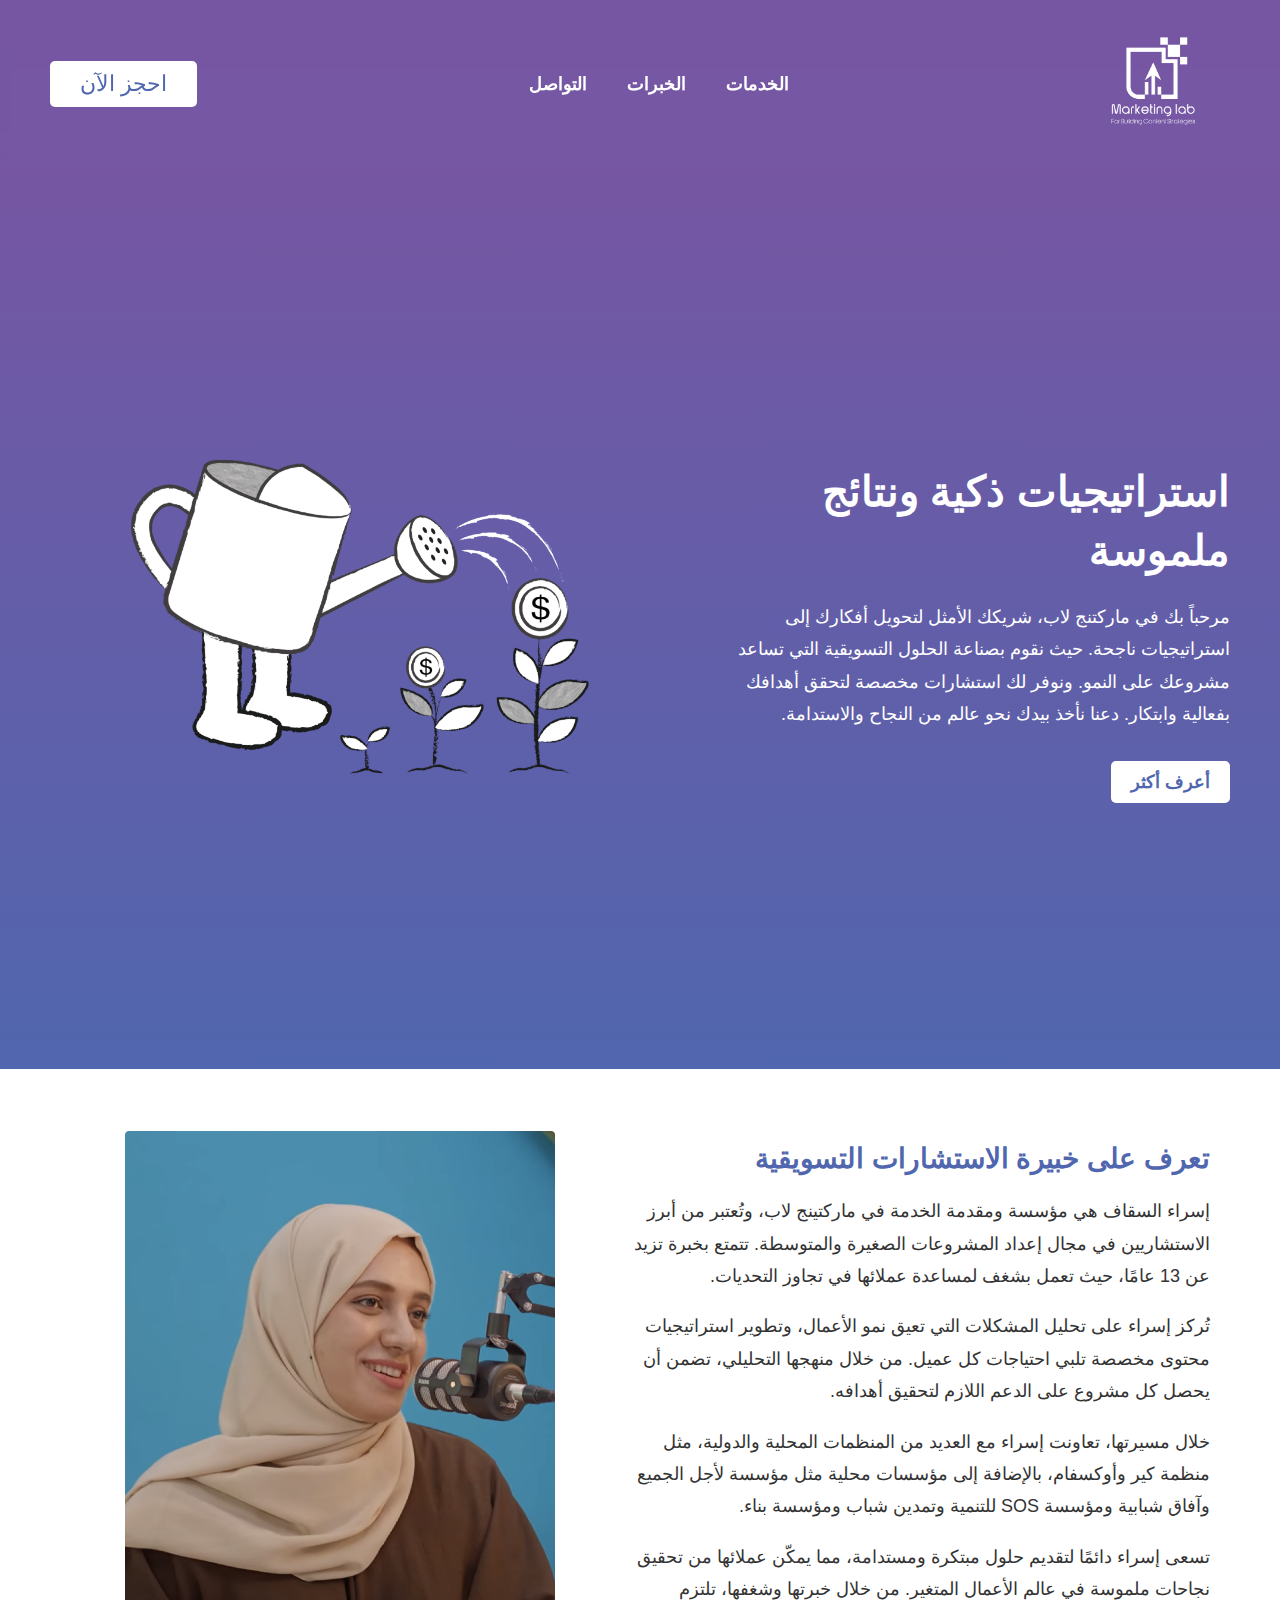
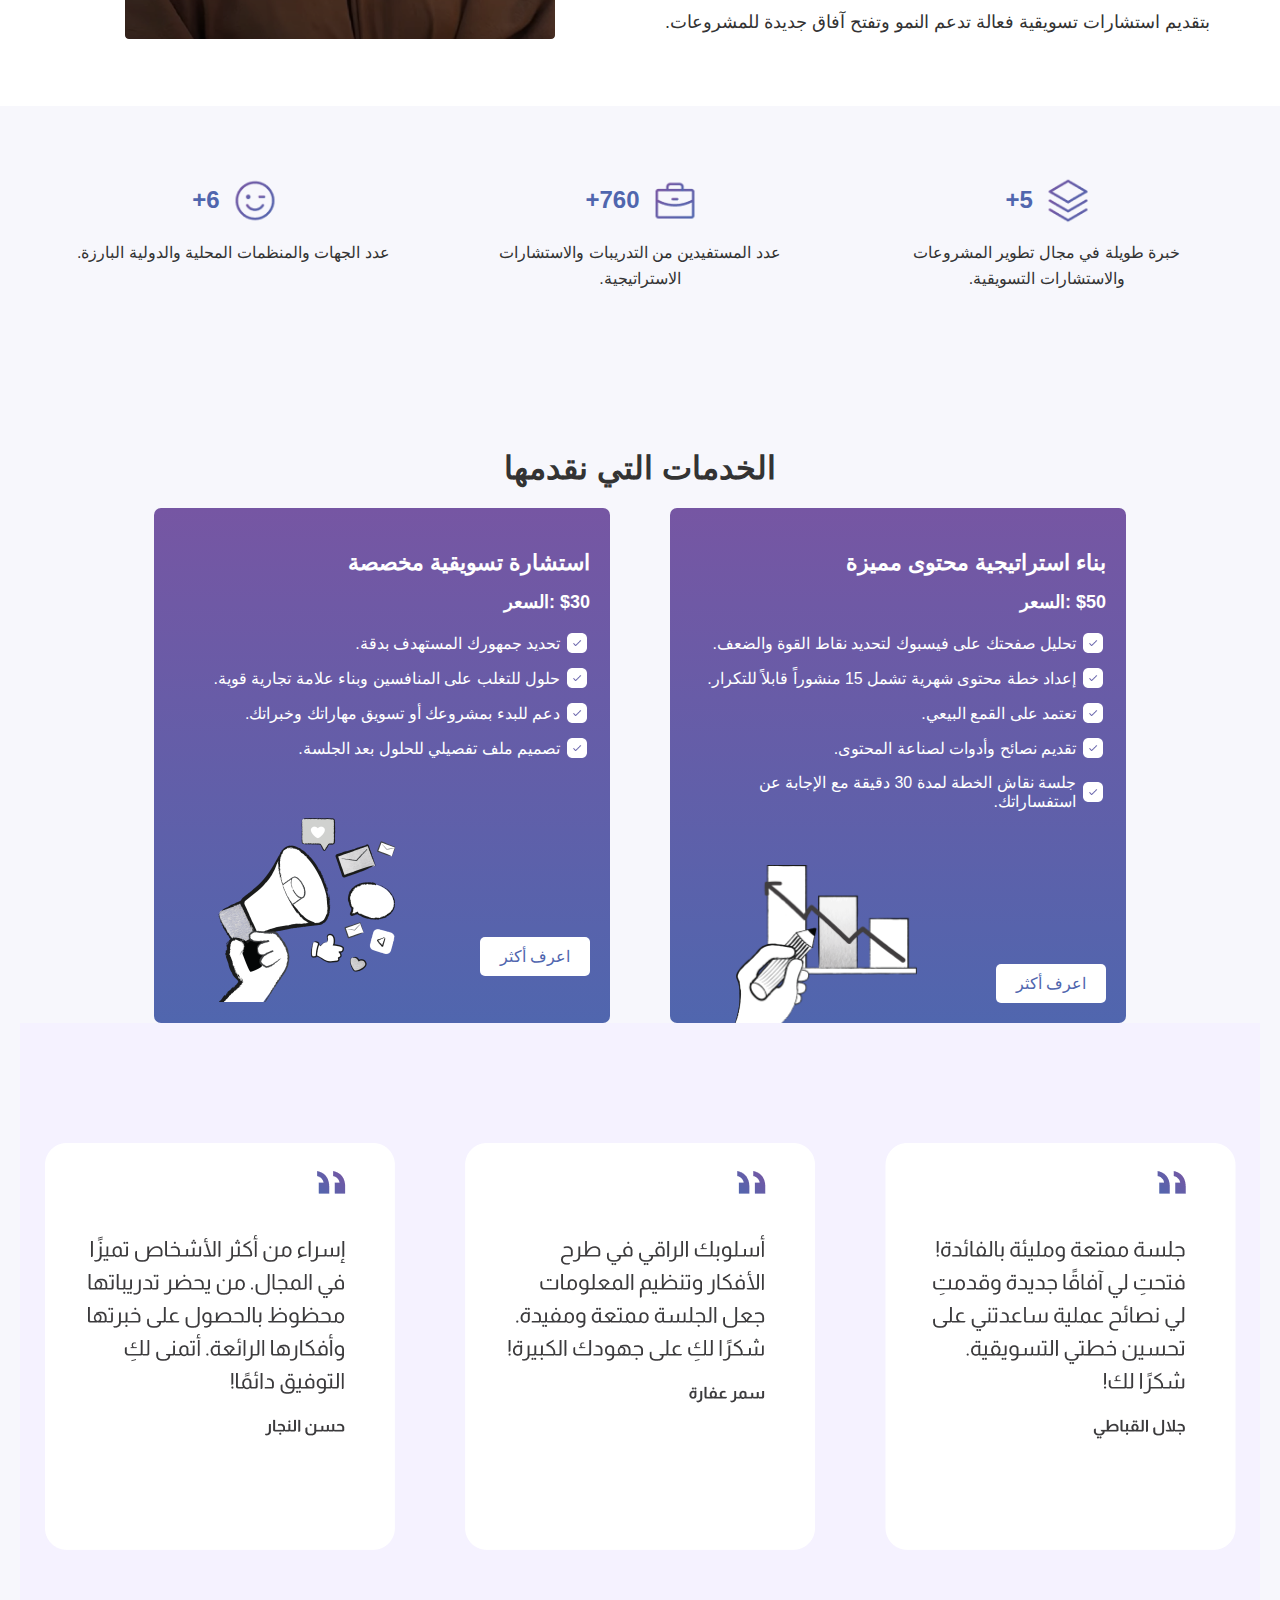
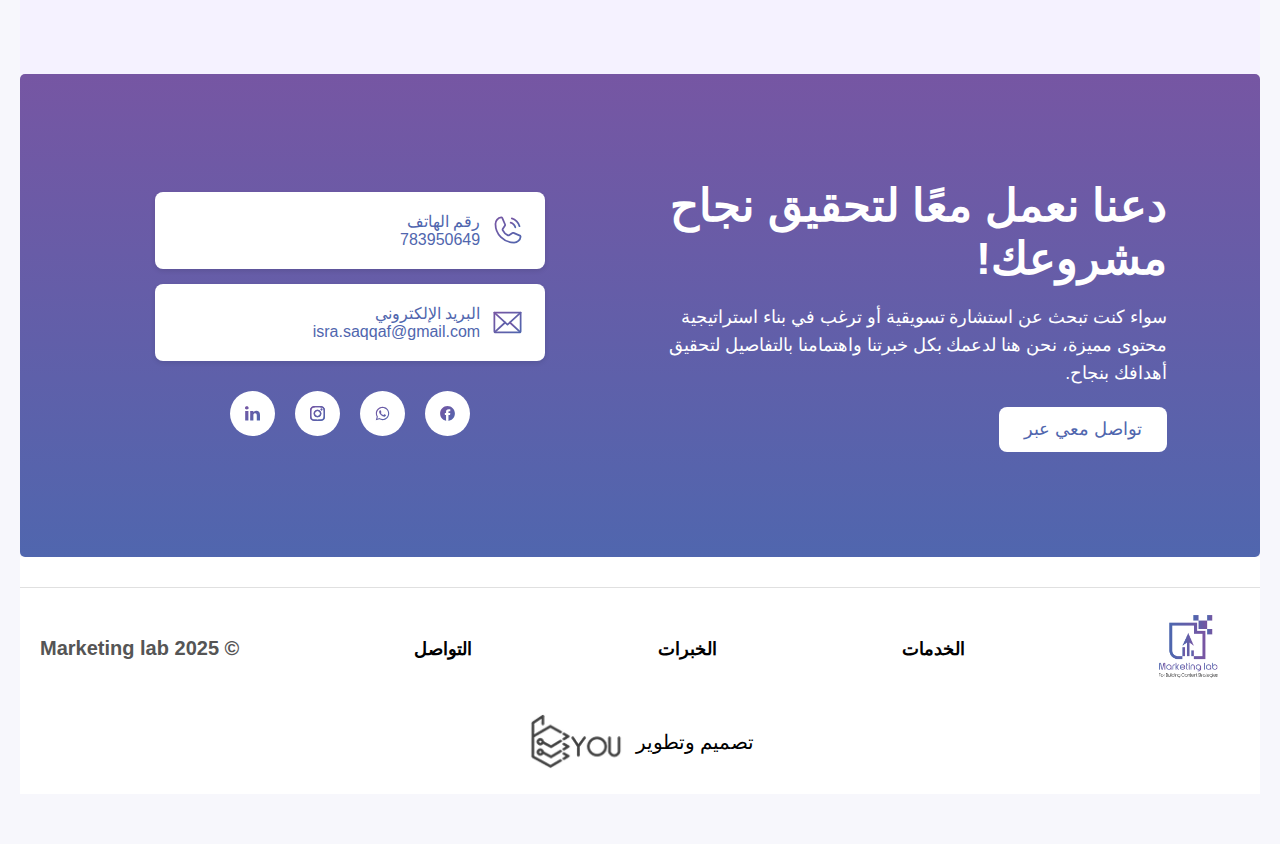
==== commit 428c13c3: "edit1" ====
--- a/index.html
+++ b/index.html
@@ -239,7 +239,7 @@
             </ul>
             
             <button onclick="showPopup('consultation')">اعرف أكثر</button>
-            <img src="image/Rectangle 21.png" style="transform: translate(-80px, 62px)" alt="رسم توضيحي" class="illustration tezt">
+            <img src="image/Rectangle 21.png" style="transform: translate(-80px, 40px)" alt="رسم توضيحي" class="illustration tezt">
           </div>
       
         </div>
--- a/style/style.css
+++ b/style/style.css
@@ -634,7 +634,7 @@
         }
 
         .popup-content {
-            background-color: white;
+            
             padding: 20px;
             border-radius: 10px;
             text-align: center;
